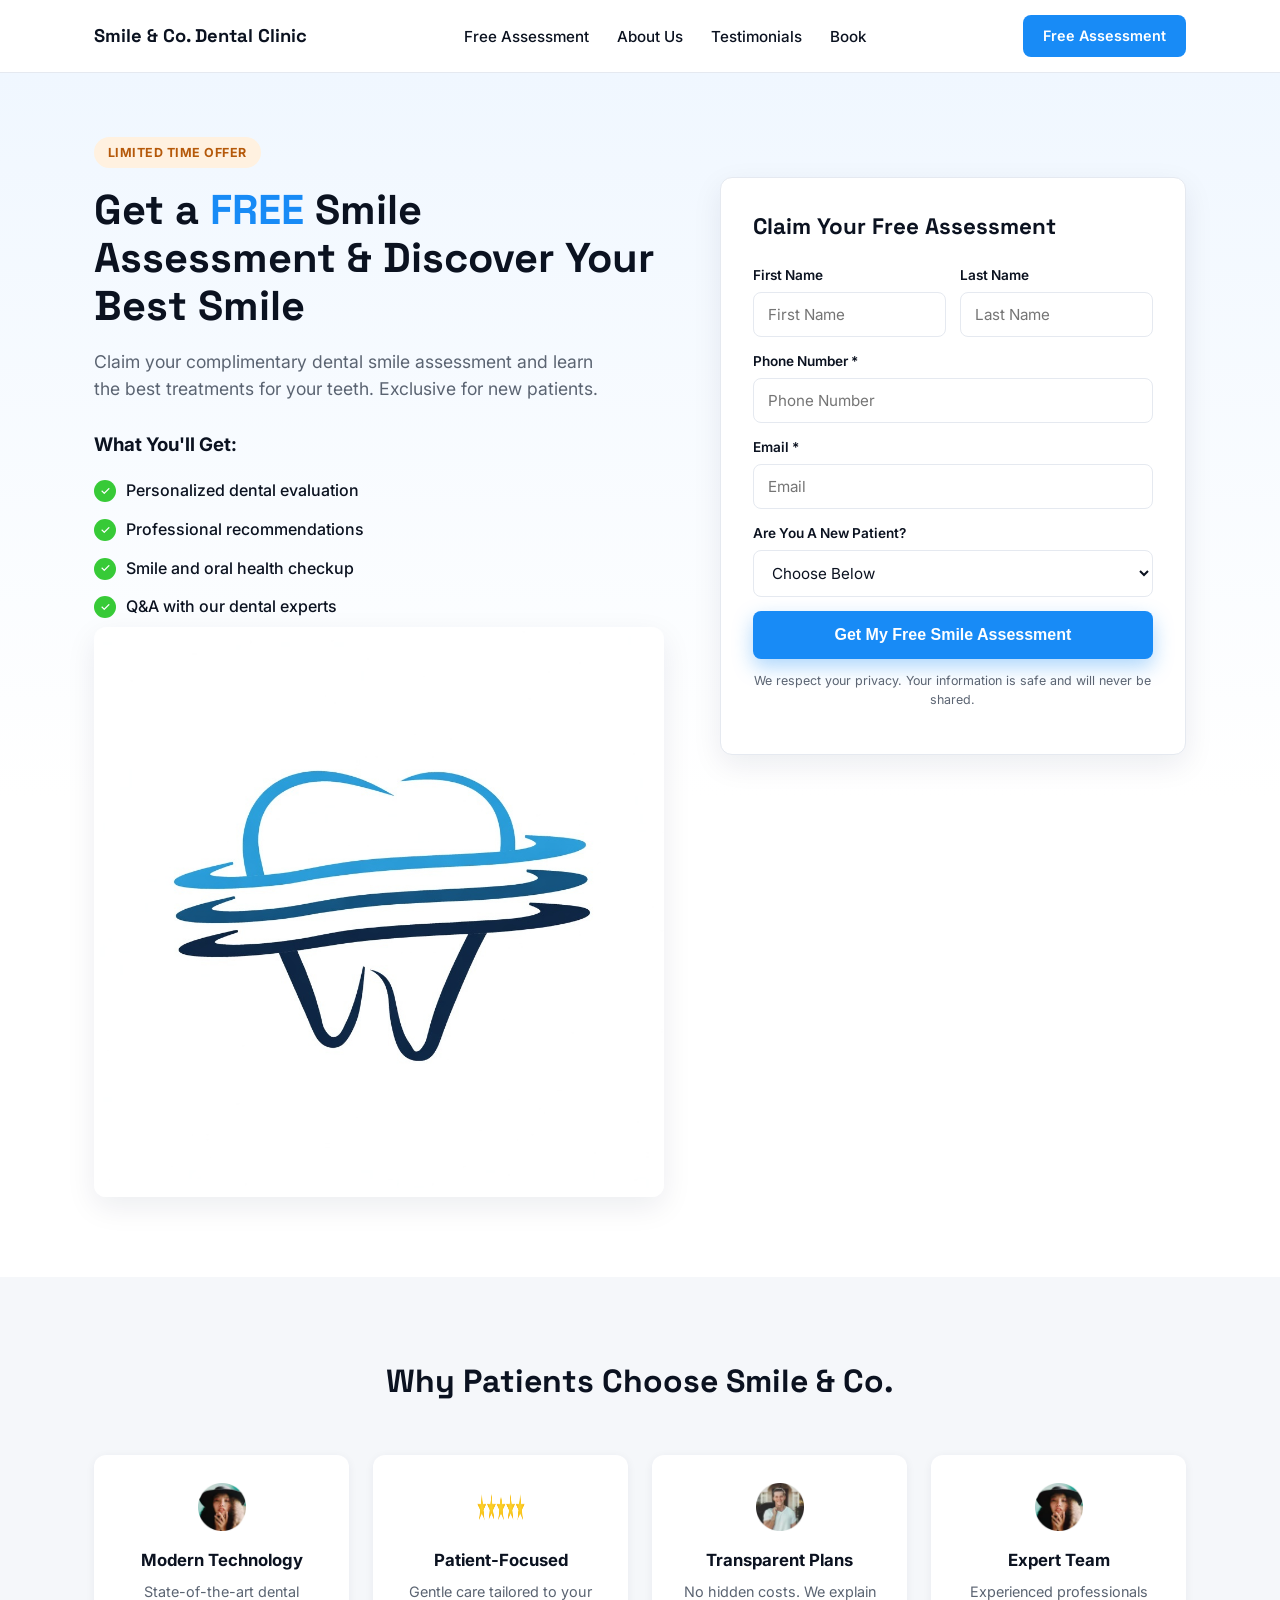
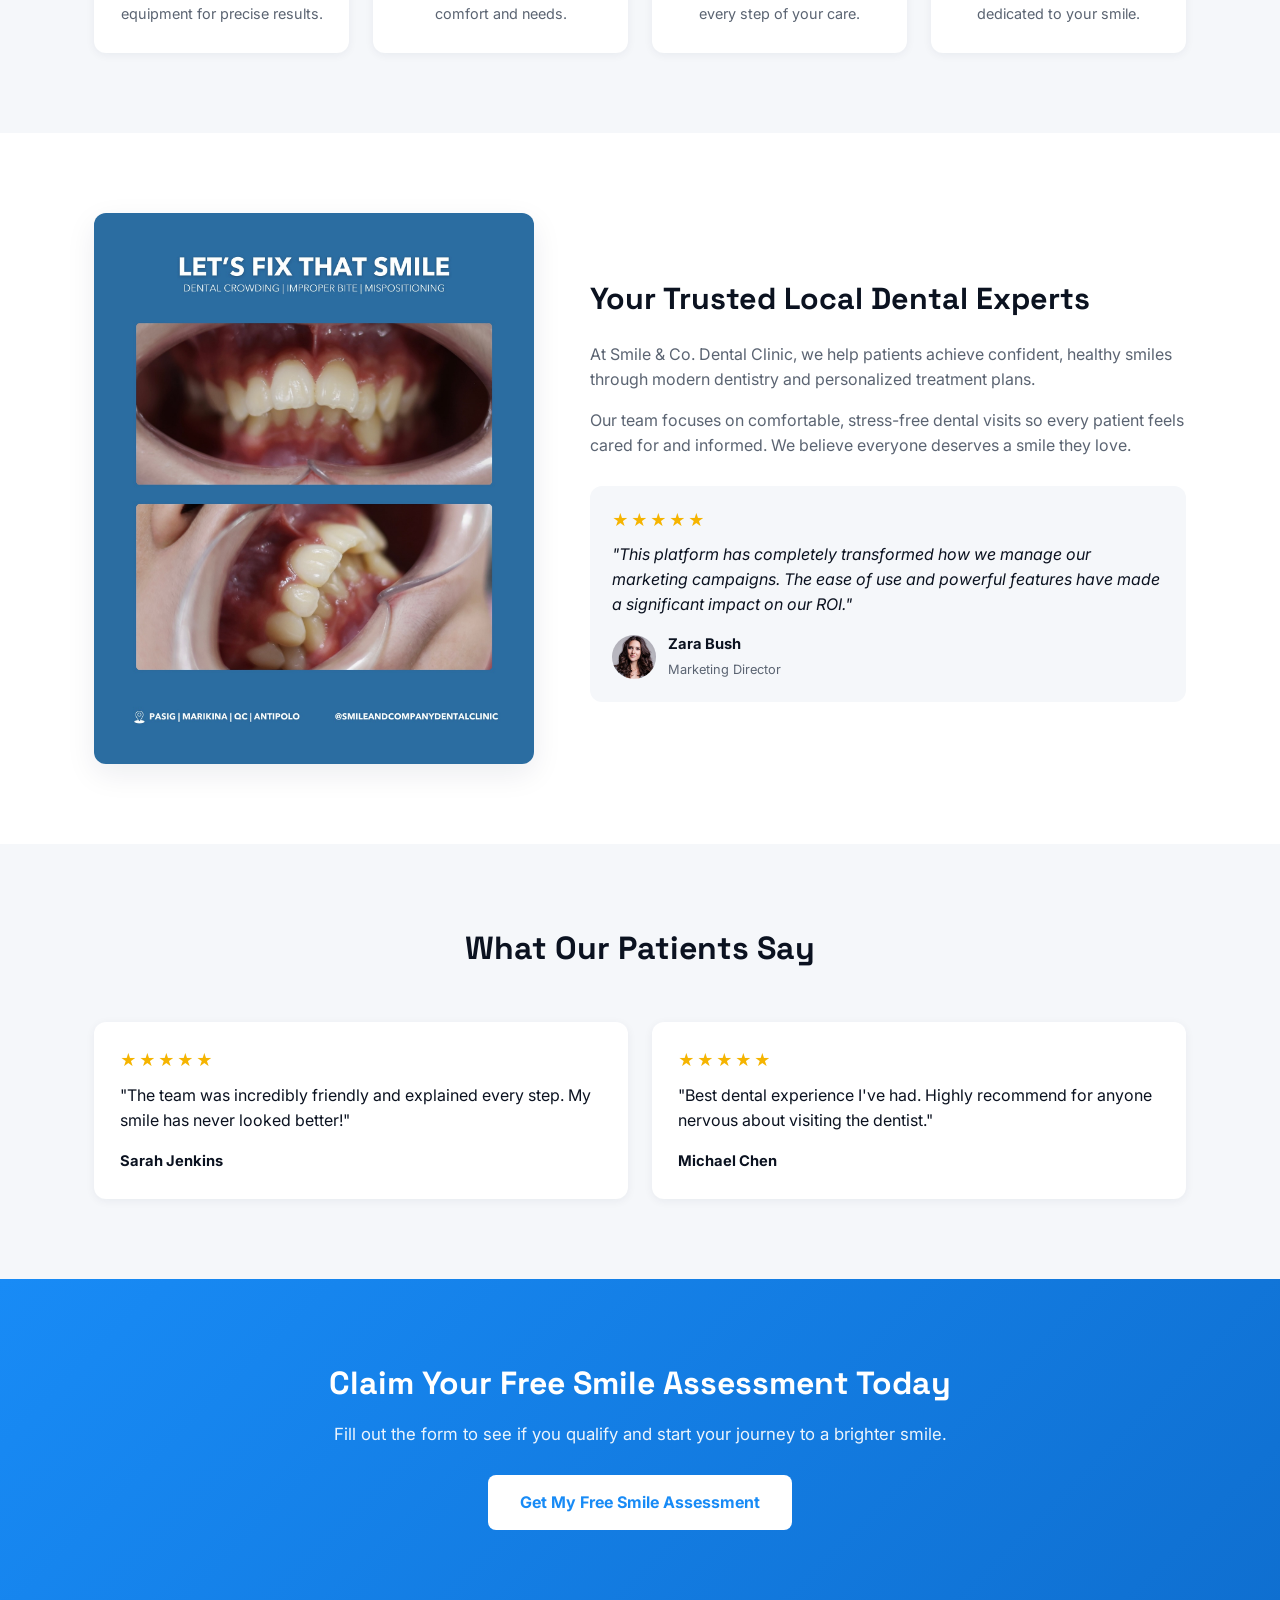
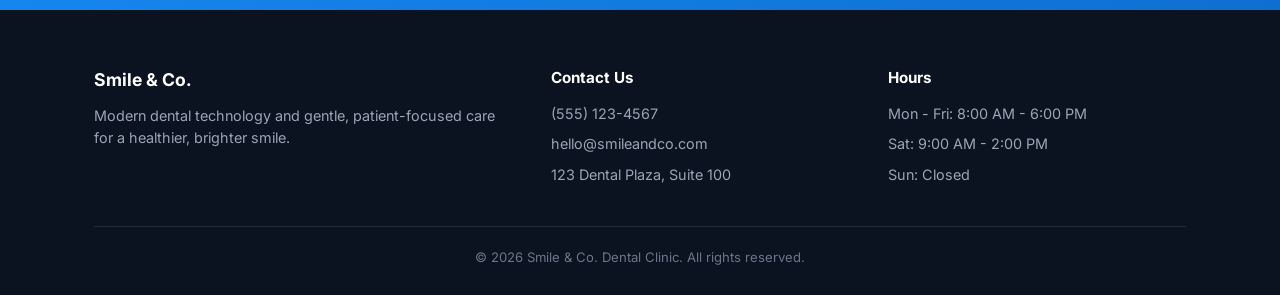
==== index.html @ 74c47532 "Initial standalone rebuild of Smile & Co. funnel (no GHL dependency)" ====
<!DOCTYPE html>
<html lang="en">
<head>
<meta charset="UTF-8" />
<meta name="viewport" content="width=device-width, initial-scale=1.0" />
<title>Smile & Co. Dental Clinic — Free Smile Assessment</title>
<meta name="description" content="Claim your complimentary dental smile assessment and learn the best treatments for your teeth. Exclusive for new patients." />
<link rel="preconnect" href="https://fonts.googleapis.com">
<link rel="preconnect" href="https://fonts.gstatic.com" crossorigin>
<link href="https://fonts.googleapis.com/css2?family=Inter:wght@400;500;600;700;800&family=Space+Grotesk:wght@600;700&display=swap" rel="stylesheet">
<link rel="stylesheet" href="styles.css" />
</head>
<body>

<header class="site-header">
  <div class="container">
    <div class="brand">Smile &amp; Co. Dental Clinic</div>
    <nav>
      <ul class="nav-links">
        <li><a href="#assessment">Free Assessment</a></li>
        <li><a href="#about">About Us</a></li>
        <li><a href="#testimonials">Testimonials</a></li>
        <li><a href="booking.html">Book</a></li>
      </ul>
    </nav>
    <a class="nav-cta" href="#assessment">Free Assessment</a>
  </div>
</header>

<section class="hero" id="assessment">
  <div class="container">
    <div class="hero-copy">
      <span class="badge">Limited Time Offer</span>
      <h1>Get a <span class="highlight">FREE</span> Smile Assessment &amp; Discover Your Best Smile</h1>
      <p class="hero-sub">Claim your complimentary dental smile assessment and learn the best treatments for your teeth. Exclusive for new patients.</p>
      <h3>What You'll Get:</h3>
      <ul class="hero-list">
        <li>Personalized dental evaluation</li>
        <li>Professional recommendations</li>
        <li>Smile and oral health checkup</li>
        <li>Q&amp;A with our dental experts</li>
      </ul>
      <div class="hero-image">
        <img src="assets/img/hero.jpg" alt="Smile & Co. Dental Clinic" />
      </div>
    </div>

    <div class="form-card">
      <h2>Claim Your Free Assessment</h2>
      <form id="lead-form" action="https://formspree.io/f/YOUR_FORM_ID" method="POST">
        <div class="form-row">
          <div class="field">
            <label for="firstName">First Name</label>
            <input type="text" id="firstName" name="firstName" placeholder="First Name" required />
          </div>
          <div class="field">
            <label for="lastName">Last Name</label>
            <input type="text" id="lastName" name="lastName" placeholder="Last Name" required />
          </div>
        </div>
        <div class="field">
          <label for="phone">Phone Number *</label>
          <input type="tel" id="phone" name="phone" placeholder="Phone Number" required />
        </div>
        <div class="field">
          <label for="email">Email *</label>
          <input type="email" id="email" name="email" placeholder="Email" required />
        </div>
        <div class="field">
          <label for="newPatient">Are You A New Patient?</label>
          <select id="newPatient" name="newPatient" required>
            <option value="" selected disabled>Choose Below</option>
            <option value="Yes">Yes, I'm a new patient</option>
            <option value="No">No, I'm an existing patient</option>
          </select>
        </div>
        <button type="submit" class="btn btn-primary btn-block">Get My Free Smile Assessment</button>
        <p class="form-status" id="form-status"></p>
        <p class="form-note">We respect your privacy. Your information is safe and will never be shared.</p>
      </form>
    </div>
  </div>
</section>

<section class="why">
  <div class="container">
    <h2 class="section-title">Why Patients Choose Smile &amp; Co.</h2>
    <div class="why-grid">
      <div class="why-card">
        <img src="assets/img/icon-1.webp" alt="" />
        <h3>Modern Technology</h3>
        <p>State-of-the-art dental equipment for precise results.</p>
      </div>
      <div class="why-card">
        <img src="assets/img/icon-2.webp" alt="" />
        <h3>Patient-Focused</h3>
        <p>Gentle care tailored to your comfort and needs.</p>
      </div>
      <div class="why-card">
        <img src="assets/img/icon-3.webp" alt="" />
        <h3>Transparent Plans</h3>
        <p>No hidden costs. We explain every step of your care.</p>
      </div>
      <div class="why-card">
        <img src="assets/img/icon-1.webp" alt="" />
        <h3>Expert Team</h3>
        <p>Experienced professionals dedicated to your smile.</p>
      </div>
    </div>
  </div>
</section>

<section class="about" id="about">
  <div class="container">
    <div class="about-image">
      <img src="assets/img/about.jpg" alt="Smile & Co. Dental Clinic team" />
    </div>
    <div class="about-copy">
      <h2>Your Trusted Local Dental Experts</h2>
      <p>At Smile &amp; Co. Dental Clinic, we help patients achieve confident, healthy smiles through modern dentistry and personalized treatment plans.</p>
      <p>Our team focuses on comfortable, stress-free dental visits so every patient feels cared for and informed. We believe everyone deserves a smile they love.</p>
      <div class="testimonial-card">
        <div class="stars">&#9733;&#9733;&#9733;&#9733;&#9733;</div>
        <p class="quote">"This platform has completely transformed how we manage our marketing campaigns. The ease of use and powerful features have made a significant impact on our ROI."</p>
        <div class="testimonial-person">
          <img src="assets/img/avatar-testimonial.jpg" alt="Zara Bush" />
          <div>
            <strong>Zara Bush</strong>
            <span>Marketing Director</span>
          </div>
        </div>
      </div>
    </div>
  </div>
</section>

<section class="reviews" id="testimonials">
  <div class="container">
    <h2 class="section-title">What Our Patients Say</h2>
    <div class="reviews-grid">
      <div class="review-card">
        <div class="stars">&#9733;&#9733;&#9733;&#9733;&#9733;</div>
        <p class="quote">"The team was incredibly friendly and explained every step. My smile has never looked better!"</p>
        <strong>Sarah Jenkins</strong>
      </div>
      <div class="review-card">
        <div class="stars">&#9733;&#9733;&#9733;&#9733;&#9733;</div>
        <p class="quote">"Best dental experience I've had. Highly recommend for anyone nervous about visiting the dentist."</p>
        <strong>Michael Chen</strong>
      </div>
    </div>
  </div>
</section>

<section class="final-cta">
  <div class="container">
    <h2>Claim Your Free Smile Assessment Today</h2>
    <p>Fill out the form to see if you qualify and start your journey to a brighter smile.</p>
    <a href="#assessment" class="btn btn-primary">Get My Free Smile Assessment</a>
  </div>
</section>

<footer class="site-footer">
  <div class="container">
    <div class="footer-grid">
      <div>
        <h3>Smile &amp; Co.</h3>
        <p>Modern dental technology and gentle, patient-focused care for a healthier, brighter smile.</p>
      </div>
      <div>
        <h4>Contact Us</h4>
        <p>(555) 123-4567</p>
        <p>hello@smileandco.com</p>
        <p>123 Dental Plaza, Suite 100</p>
      </div>
      <div>
        <h4>Hours</h4>
        <p>Mon - Fri: 8:00 AM - 6:00 PM</p>
        <p>Sat: 9:00 AM - 2:00 PM</p>
        <p>Sun: Closed</p>
      </div>
    </div>
    <div class="footer-bottom">&copy; 2026 Smile &amp; Co. Dental Clinic. All rights reserved.</div>
  </div>
</footer>

<script src="script.js"></script>
</body>
</html>
---- styles.css ----
:root {
  --primary: #188bf6;
  --primary-dark: #0f6fd0;
  --accent-blue: #63b3ed;
  --ink: #0b1220;
  --muted: #5b6472;
  --bg: #ffffff;
  --smoke: #f5f7fa;
  --border: #e5e9f0;
  --success: #37ca37;
  --radius: 12px;
  --shadow: 0 10px 30px rgba(15, 30, 60, 0.08);
  --shadow-sm: 0 2px 10px rgba(15, 30, 60, 0.06);
  font-family: 'Inter', -apple-system, BlinkMacSystemFont, sans-serif;
}

* { box-sizing: border-box; }

html { scroll-behavior: smooth; }

body {
  margin: 0;
  color: var(--ink);
  background: var(--bg);
  line-height: 1.55;
  -webkit-font-smoothing: antialiased;
}

img { max-width: 100%; display: block; }

a { color: inherit; text-decoration: none; }

.container {
  max-width: 1140px;
  margin: 0 auto;
  padding: 0 24px;
}

/* Header */
.site-header {
  position: sticky;
  top: 0;
  z-index: 50;
  background: rgba(255, 255, 255, 0.92);
  backdrop-filter: blur(8px);
  border-bottom: 1px solid var(--border);
}

.site-header .container {
  display: flex;
  align-items: center;
  justify-content: space-between;
  height: 72px;
}

.brand {
  font-family: 'Space Grotesk', 'Inter', sans-serif;
  font-weight: 700;
  font-size: 1.15rem;
}

.nav-links {
  display: flex;
  gap: 28px;
  list-style: none;
  margin: 0;
  padding: 0;
}

.nav-links a {
  font-size: 0.95rem;
  font-weight: 500;
  color: var(--ink);
}

.nav-links a:hover { color: var(--primary); }

.nav-cta {
  background: var(--primary);
  color: #fff;
  padding: 10px 20px;
  border-radius: 8px;
  font-weight: 600;
  font-size: 0.9rem;
}

/* Buttons */
.btn {
  display: inline-block;
  border: none;
  cursor: pointer;
  font-weight: 700;
  font-size: 1rem;
  padding: 15px 32px;
  border-radius: 8px;
  transition: transform 0.15s ease, box-shadow 0.15s ease;
}

.btn-primary {
  background: var(--primary);
  color: #fff;
  box-shadow: 0 8px 20px rgba(24, 139, 246, 0.35);
}

.btn-primary:hover {
  transform: translateY(-2px);
  box-shadow: 0 12px 26px rgba(24, 139, 246, 0.42);
}

.btn-block { width: 100%; text-align: center; }

/* Badge */
.badge {
  display: inline-flex;
  align-items: center;
  gap: 6px;
  background: #fff1e0;
  color: #b5590a;
  font-weight: 700;
  font-size: 0.78rem;
  letter-spacing: 0.04em;
  text-transform: uppercase;
  padding: 6px 14px;
  border-radius: 999px;
  margin-bottom: 18px;
}

/* Hero */
.hero {
  padding: 64px 0 80px;
  background: linear-gradient(180deg, #f0f7ff 0%, #ffffff 60%);
}

.hero .container {
  display: grid;
  grid-template-columns: 1.1fr 0.9fr;
  gap: 56px;
  align-items: start;
}

.hero h1 {
  font-family: 'Space Grotesk', 'Inter', sans-serif;
  font-size: 2.6rem;
  line-height: 1.15;
  margin: 0 0 18px;
}

.hero h1 .highlight { color: var(--primary); }

.hero-sub {
  font-size: 1.1rem;
  color: var(--muted);
  margin-bottom: 28px;
  max-width: 46ch;
}

.hero-list {
  list-style: none;
  padding: 0;
  margin: 0 0 8px;
  display: grid;
  gap: 14px;
}

.hero-list li {
  display: flex;
  align-items: flex-start;
  gap: 10px;
  font-weight: 500;
}

.hero-list li::before {
  content: "\2713";
  flex-shrink: 0;
  width: 22px;
  height: 22px;
  border-radius: 50%;
  background: var(--success);
  color: #fff;
  font-size: 0.75rem;
  display: flex;
  align-items: center;
  justify-content: center;
  margin-top: 2px;
}

.hero-image {
  border-radius: var(--radius);
  overflow: hidden;
  box-shadow: var(--shadow);
}

/* Form card */
.form-card {
  background: #fff;
  border: 1px solid var(--border);
  border-radius: var(--radius);
  box-shadow: var(--shadow);
  padding: 32px;
  margin-top: 40px;
}

.form-card h2 {
  font-family: 'Space Grotesk', 'Inter', sans-serif;
  font-size: 1.4rem;
  margin: 0 0 20px;
}

.form-row {
  display: grid;
  grid-template-columns: 1fr 1fr;
  gap: 14px;
}

.field { margin-bottom: 14px; }

.field label {
  display: block;
  font-size: 0.85rem;
  font-weight: 600;
  margin-bottom: 6px;
  color: var(--ink);
}

.field input,
.field select {
  width: 100%;
  padding: 12px 14px;
  border: 1px solid var(--border);
  border-radius: 8px;
  font-size: 0.95rem;
  font-family: inherit;
  background: #fff;
  color: var(--ink);
}

.field input:focus,
.field select:focus {
  outline: none;
  border-color: var(--primary);
  box-shadow: 0 0 0 3px rgba(24, 139, 246, 0.15);
}

.form-note {
  font-size: 0.78rem;
  color: var(--muted);
  text-align: center;
  margin-top: 12px;
}

.form-status {
  margin-top: 14px;
  font-size: 0.9rem;
  font-weight: 600;
  text-align: center;
  display: none;
}

.form-status.success { display: block; color: var(--success); }
.form-status.error { display: block; color: #d64545; }

/* Section titles */
.section-title {
  font-family: 'Space Grotesk', 'Inter', sans-serif;
  font-size: 2rem;
  text-align: center;
  margin: 0 0 48px;
}

/* Why choose us */
.why { padding: 80px 0; background: var(--smoke); }

.why-grid {
  display: grid;
  grid-template-columns: repeat(4, 1fr);
  gap: 24px;
}

.why-card {
  background: #fff;
  border-radius: var(--radius);
  padding: 28px 22px;
  text-align: center;
  box-shadow: var(--shadow-sm);
}

.why-card img { width: 48px; height: 48px; margin: 0 auto 16px; }

.why-card h3 { font-size: 1.05rem; margin: 0 0 8px; }
.why-card p { font-size: 0.9rem; color: var(--muted); margin: 0; }

/* About */
.about { padding: 80px 0; }

.about .container {
  display: grid;
  grid-template-columns: 0.85fr 1.15fr;
  gap: 56px;
  align-items: center;
}

.about-image {
  border-radius: var(--radius);
  overflow: hidden;
  box-shadow: var(--shadow);
}

.about h2 {
  font-family: 'Space Grotesk', 'Inter', sans-serif;
  font-size: 1.9rem;
  margin: 0 0 20px;
}

.about p { color: var(--muted); margin: 0 0 16px; }

.testimonial-card {
  margin-top: 28px;
  background: var(--smoke);
  border-radius: var(--radius);
  padding: 22px;
}

.stars { color: #f5b400; letter-spacing: 2px; margin-bottom: 10px; }

.testimonial-card p.quote {
  font-style: italic;
  color: var(--ink);
  margin: 0 0 16px;
}

.testimonial-person {
  display: flex;
  align-items: center;
  gap: 12px;
}

.testimonial-person img {
  width: 44px;
  height: 44px;
  border-radius: 50%;
  object-fit: cover;
}

.testimonial-person strong { display: block; font-size: 0.92rem; }
.testimonial-person span { font-size: 0.8rem; color: var(--muted); }

/* Patient reviews */
.reviews { padding: 80px 0; background: var(--smoke); }

.reviews-grid {
  display: grid;
  grid-template-columns: repeat(2, 1fr);
  gap: 24px;
}

.review-card {
  background: #fff;
  border-radius: var(--radius);
  padding: 26px;
  box-shadow: var(--shadow-sm);
}

.review-card p.quote { margin: 10px 0 16px; }
.review-card strong { font-size: 0.92rem; }

/* Final CTA */
.final-cta {
  padding: 80px 0;
  text-align: center;
  background: linear-gradient(135deg, #188bf6 0%, #0f6fd0 100%);
  color: #fff;
}

.final-cta h2 {
  font-family: 'Space Grotesk', 'Inter', sans-serif;
  font-size: 2rem;
  margin: 0 0 12px;
}

.final-cta p { font-size: 1.05rem; opacity: 0.92; margin: 0 0 28px; }
.final-cta .btn-primary { background: #fff; color: var(--primary); box-shadow: none; }
.final-cta .btn-primary:hover { box-shadow: 0 10px 24px rgba(0,0,0,0.15); }

/* Footer */
.site-footer {
  background: #0b1220;
  color: #cbd5e0;
  padding: 56px 0 28px;
}

.footer-grid {
  display: grid;
  grid-template-columns: 1.4fr 1fr 1fr;
  gap: 40px;
  margin-bottom: 32px;
}

.footer-grid h3 { color: #fff; font-size: 1.1rem; margin: 0 0 12px; }
.footer-grid h4 { color: #fff; font-size: 0.95rem; margin: 0 0 14px; }
.footer-grid p { font-size: 0.9rem; margin: 0 0 8px; color: #9aa5b5; }

.footer-bottom {
  border-top: 1px solid rgba(255,255,255,0.1);
  padding-top: 20px;
  text-align: center;
  font-size: 0.82rem;
  color: #6b7688;
}

/* Booking page */
.booking-hero {
  padding: 56px 0 24px;
  text-align: center;
}

.booking-hero h1 {
  font-family: 'Space Grotesk', 'Inter', sans-serif;
  font-size: 2.1rem;
  margin: 0 0 10px;
}

.booking-hero p { color: var(--muted); }

.booking-info {
  max-width: 640px;
  margin: 0 auto 32px;
  background: var(--smoke);
  border-radius: var(--radius);
  padding: 22px 26px;
  font-size: 0.92rem;
}

.booking-info ul { margin: 8px 0 0; padding-left: 20px; }
.booking-info li { margin-bottom: 6px; }

.calendly-embed {
  max-width: 900px;
  margin: 0 auto 80px;
  min-height: 700px;
  border-radius: var(--radius);
  overflow: hidden;
  box-shadow: var(--shadow);
}

/* Thank you page */
.thankyou {
  padding: 90px 0;
  text-align: center;
}

.thankyou .checkmark {
  width: 76px;
  height: 76px;
  border-radius: 50%;
  background: var(--success);
  color: #fff;
  font-size: 2.2rem;
  display: flex;
  align-items: center;
  justify-content: center;
  margin: 0 auto 24px;
}

.thankyou h1 {
  font-family: 'Space Grotesk', 'Inter', sans-serif;
  font-size: 2.2rem;
  margin: 0 0 14px;
}

.thankyou p.lead {
  color: var(--muted);
  max-width: 52ch;
  margin: 0 auto 48px;
  font-size: 1.05rem;
}

.thankyou-grid {
  display: grid;
  grid-template-columns: repeat(3, 1fr);
  gap: 24px;
  max-width: 900px;
  margin: 0 auto;
}

.thankyou-card {
  background: var(--smoke);
  border-radius: var(--radius);
  padding: 26px 20px;
}

.thankyou-card h3 { font-size: 1rem; margin: 0 0 8px; }
.thankyou-card p { font-size: 0.88rem; color: var(--muted); margin: 0; }

/* Responsive */
@media (max-width: 860px) {
  .nav-links { display: none; }
  .hero .container { grid-template-columns: 1fr; }
  .hero h1 { font-size: 2.1rem; }
  .why-grid { grid-template-columns: repeat(2, 1fr); }
  .about .container { grid-template-columns: 1fr; }
  .about-image { order: -1; }
  .reviews-grid { grid-template-columns: 1fr; }
  .footer-grid { grid-template-columns: 1fr; gap: 28px; }
  .thankyou-grid { grid-template-columns: 1fr; }
  .form-row { grid-template-columns: 1fr; }
}
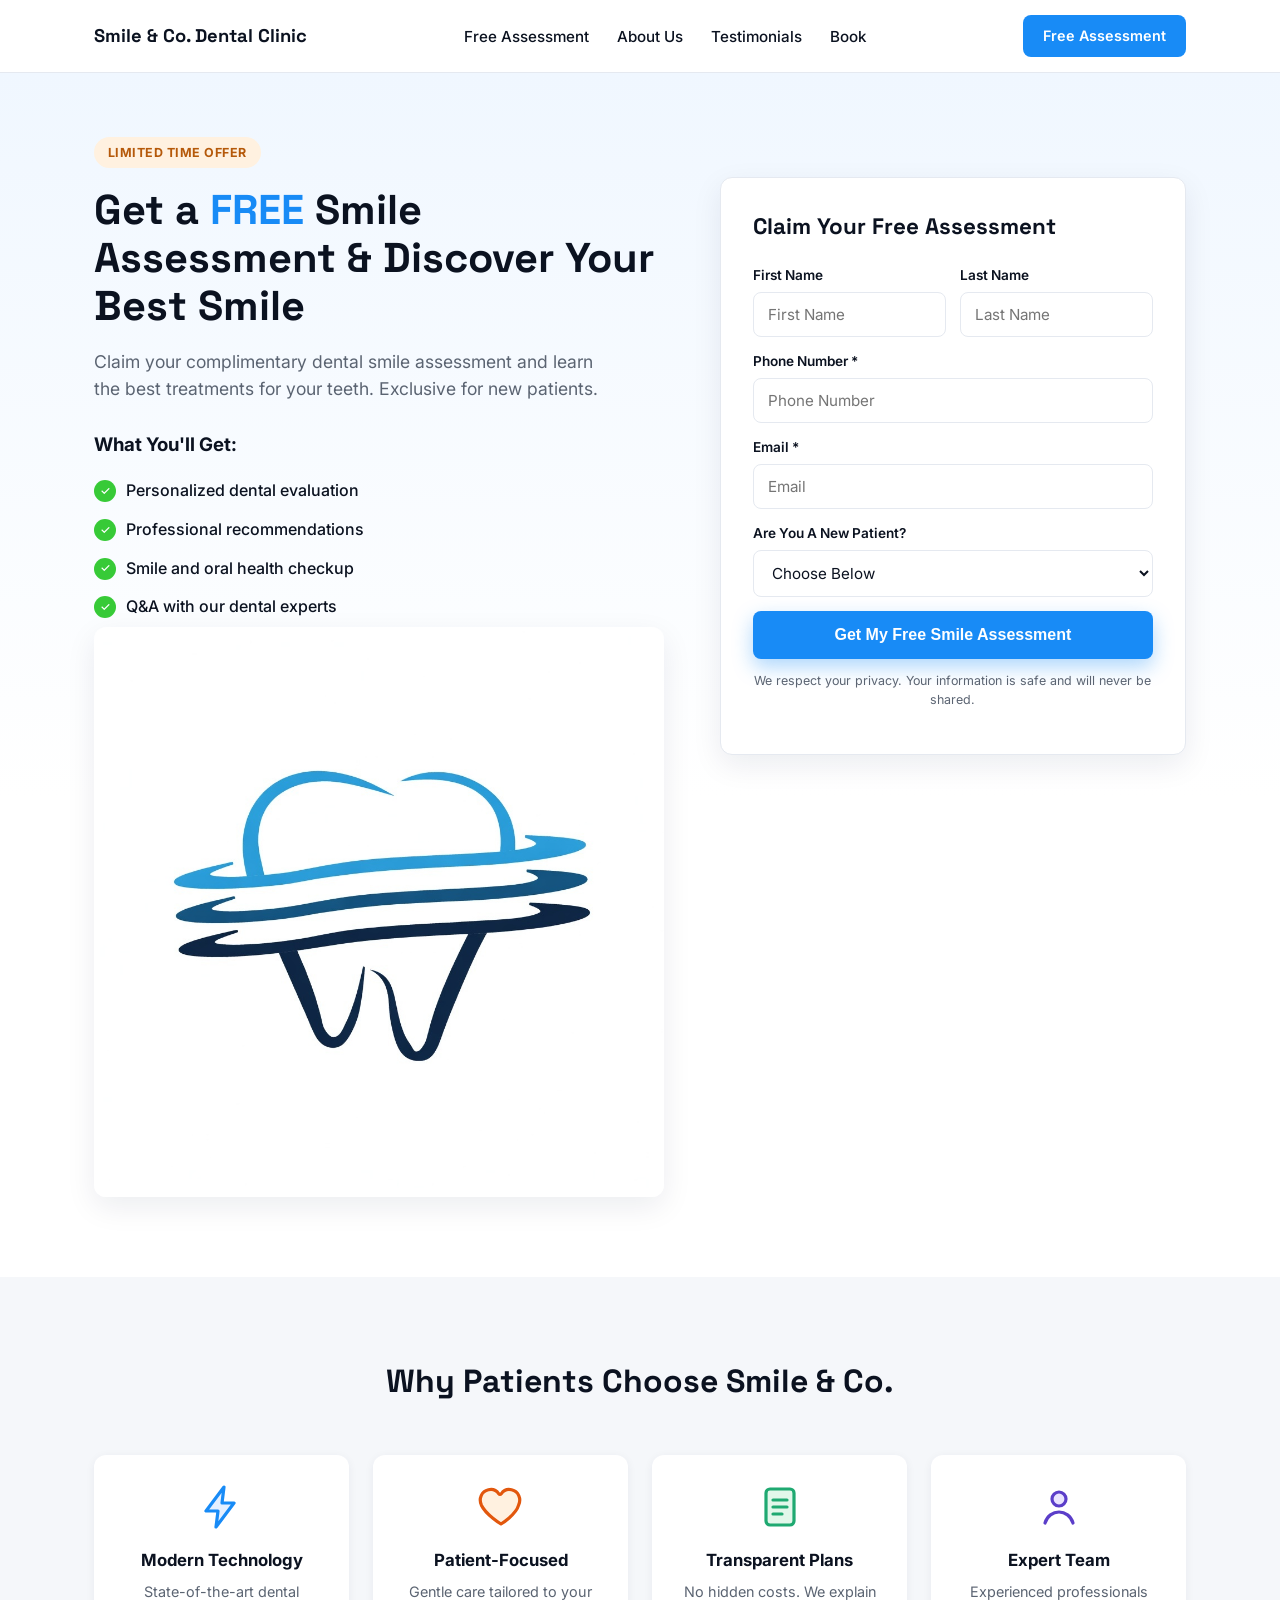
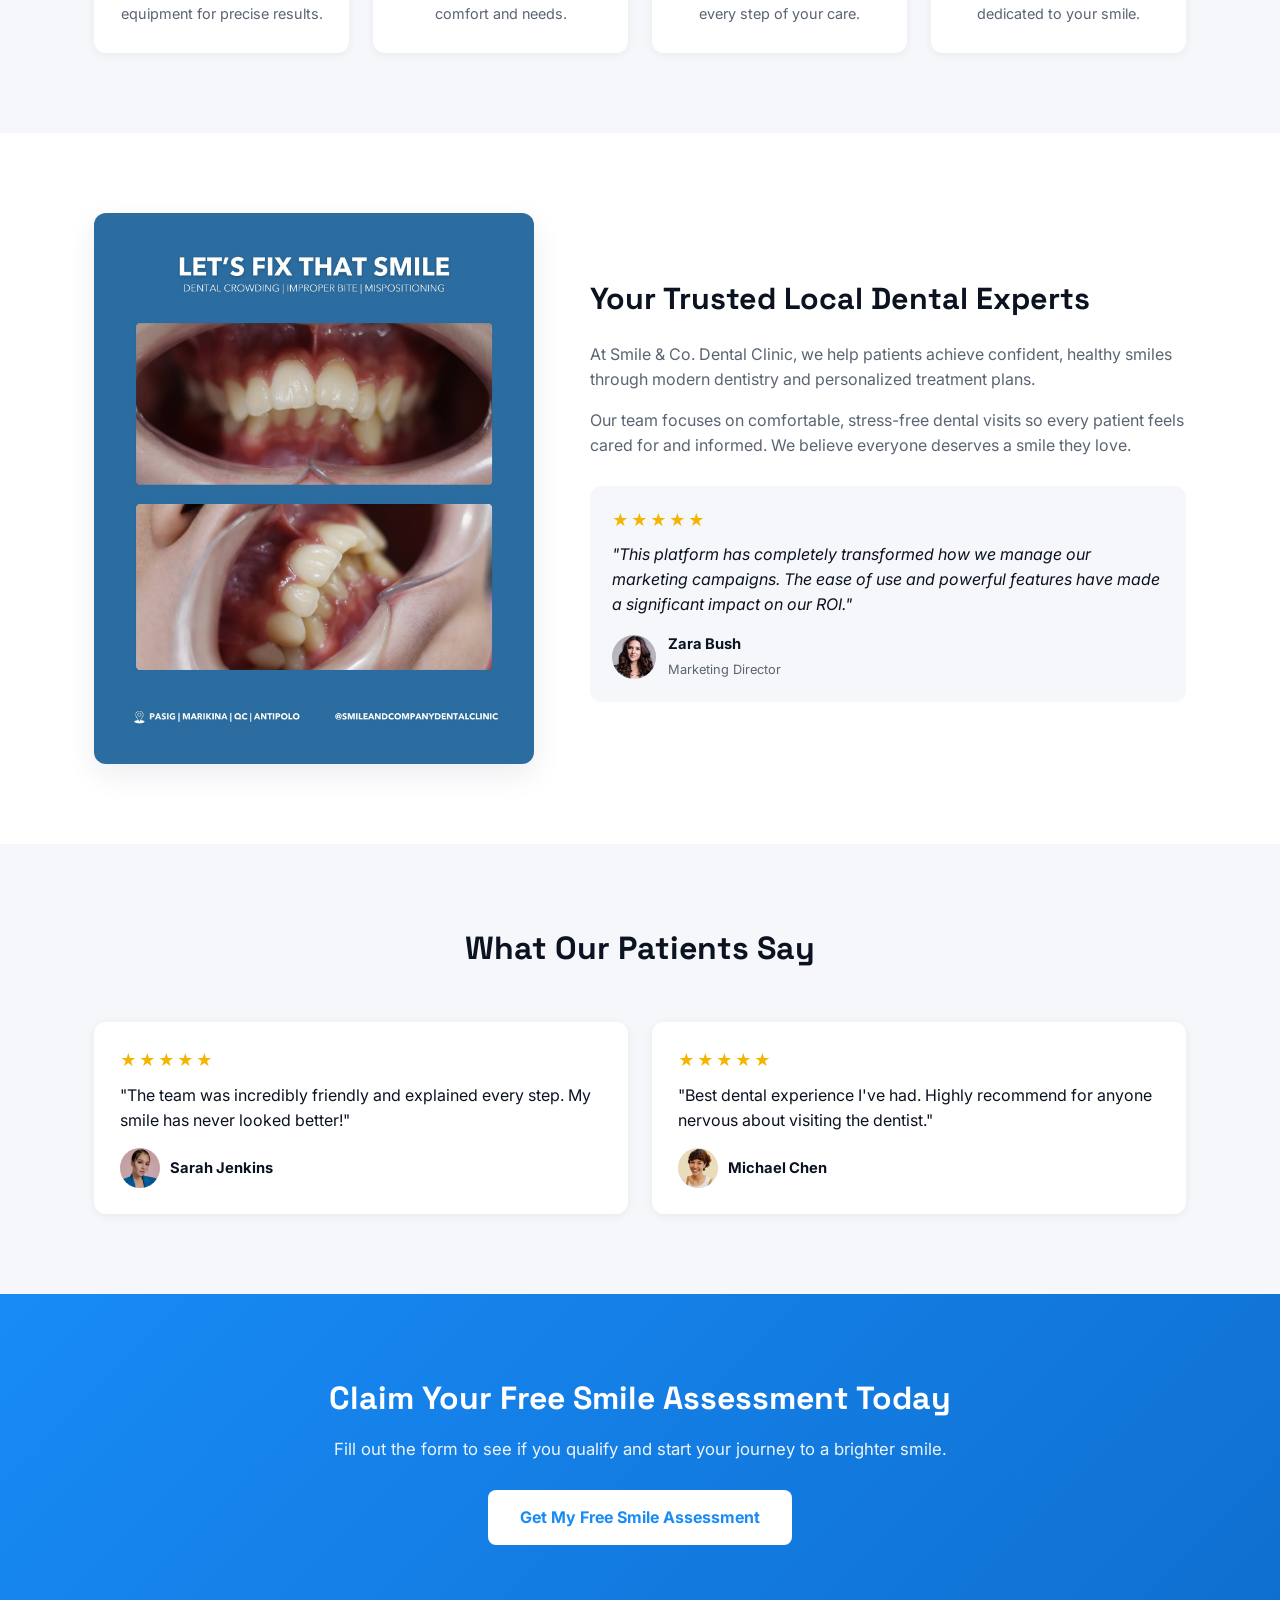
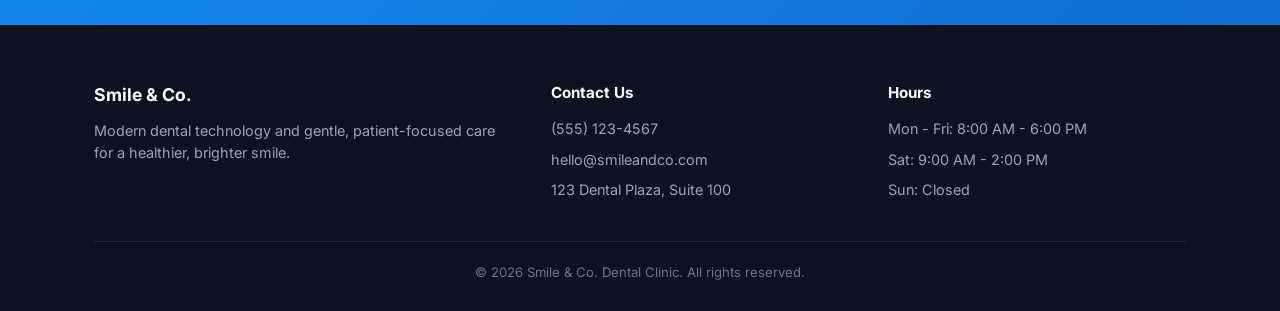
==== commit efa48eae: "Fix distorted/duplicate icons in Why Patients Choose section, add avatars to patient reviews" ====
--- a/index.html
+++ b/index.html
@@ -9,6 +9,32 @@
 <link rel="preconnect" href="https://fonts.gstatic.com" crossorigin>
 <link href="https://fonts.googleapis.com/css2?family=Inter:wght@400;500;600;700;800&family=Space+Grotesk:wght@600;700&display=swap" rel="stylesheet">
 <link rel="stylesheet" href="styles.css" />
+
+<!--
+  Meta Pixel — replace YOUR_PIXEL_ID once you have a Meta Business/Ads account.
+  Fires PageView here; script.js fires a "Lead" event on successful form submit.
+-->
+<script>
+!function(f,b,e,v,n,t,s)
+{if(f.fbq)return;n=f.fbq=function(){n.callMethod?
+n.callMethod.apply(n,arguments):n.queue.push(arguments)};
+if(!f._fbq)f._fbq=n;n.push=n;n.loaded=!0;n.version='2.0';
+n.queue=[];t=b.createElement(e);t.async=!0;
+t.src=v;s=b.getElementsByTagName(e)[0];
+s.parentNode.insertBefore(t,s)}(window, document,'script',
+'https://connect.facebook.net/en_US/fbevents.js');
+fbq('init', 'YOUR_PIXEL_ID');
+fbq('track', 'PageView');
+</script>
+
+<!-- Google Analytics (GA4) — replace G-XXXXXXXXXX once you have a GA4 property. -->
+<script async src="https://www.googletagmanager.com/gtag/js?id=G-XXXXXXXXXX"></script>
+<script>
+window.dataLayer = window.dataLayer || [];
+function gtag(){dataLayer.push(arguments);}
+gtag('js', new Date());
+gtag('config', 'G-XXXXXXXXXX');
+</script>
 </head>
 <body>
 
@@ -48,6 +74,8 @@
     <div class="form-card">
       <h2>Claim Your Free Assessment</h2>
       <form id="lead-form" action="https://formspree.io/f/YOUR_FORM_ID" method="POST">
+        <!-- Honeypot spam trap: hidden from real visitors, bots tend to fill every field. Formspree drops submissions where this is non-empty. -->
+        <input type="text" name="_gotcha" style="display:none" tabindex="-1" autocomplete="off" />
         <div class="form-row">
           <div class="field">
             <label for="firstName">First Name</label>
@@ -87,22 +115,30 @@
     <h2 class="section-title">Why Patients Choose Smile &amp; Co.</h2>
     <div class="why-grid">
       <div class="why-card">
-        <img src="assets/img/icon-1.webp" alt="" />
+        <span class="why-icon" aria-hidden="true">
+          <svg viewBox="0 0 24 24" fill="none" xmlns="http://www.w3.org/2000/svg"><path d="M13 2 4 14h6l-1 8 9-12h-6l1-8Z" stroke="#188bf6" stroke-width="1.6" stroke-linejoin="round" fill="#e6f0ff"/></svg>
+        </span>
         <h3>Modern Technology</h3>
         <p>State-of-the-art dental equipment for precise results.</p>
       </div>
       <div class="why-card">
-        <img src="assets/img/icon-2.webp" alt="" />
+        <span class="why-icon" aria-hidden="true">
+          <svg viewBox="0 0 24 24" fill="none" xmlns="http://www.w3.org/2000/svg"><path d="M12 20.5s-7.5-4.6-9.8-9.4C.7 7.7 2.3 4.2 5.7 3.4c2-.5 4 .3 5.2 2 .3.4.9.4 1.2 0 1.2-1.7 3.2-2.5 5.2-2 3.4.8 5 4.3 3.5 7.7C19.5 15.9 12 20.5 12 20.5Z" stroke="#e2570d" stroke-width="1.6" stroke-linejoin="round" fill="#fff1e0"/></svg>
+        </span>
         <h3>Patient-Focused</h3>
         <p>Gentle care tailored to your comfort and needs.</p>
       </div>
       <div class="why-card">
-        <img src="assets/img/icon-3.webp" alt="" />
+        <span class="why-icon" aria-hidden="true">
+          <svg viewBox="0 0 24 24" fill="none" xmlns="http://www.w3.org/2000/svg"><rect x="5" y="3" width="14" height="18" rx="2" stroke="#1fa971" stroke-width="1.6" fill="#e2f7ea"/><path d="M8.5 8.5h7M8.5 12h7M8.5 15.5h4.5" stroke="#1fa971" stroke-width="1.6" stroke-linecap="round"/></svg>
+        </span>
         <h3>Transparent Plans</h3>
         <p>No hidden costs. We explain every step of your care.</p>
       </div>
       <div class="why-card">
-        <img src="assets/img/icon-1.webp" alt="" />
+        <span class="why-icon" aria-hidden="true">
+          <svg viewBox="0 0 24 24" fill="none" xmlns="http://www.w3.org/2000/svg"><circle cx="12" cy="8" r="3.5" stroke="#5b3ec9" stroke-width="1.6" fill="#e9e3ff"/><path d="M5 20c1-3.5 4-5.5 7-5.5s6 2 7 5.5" stroke="#5b3ec9" stroke-width="1.6" stroke-linecap="round" fill="none"/></svg>
+        </span>
         <h3>Expert Team</h3>
         <p>Experienced professionals dedicated to your smile.</p>
       </div>
@@ -141,12 +177,18 @@
       <div class="review-card">
         <div class="stars">&#9733;&#9733;&#9733;&#9733;&#9733;</div>
         <p class="quote">"The team was incredibly friendly and explained every step. My smile has never looked better!"</p>
-        <strong>Sarah Jenkins</strong>
+        <div class="review-person">
+          <img src="assets/img/avatar-sarah.jpg" alt="Sarah Jenkins" />
+          <strong>Sarah Jenkins</strong>
+        </div>
       </div>
       <div class="review-card">
         <div class="stars">&#9733;&#9733;&#9733;&#9733;&#9733;</div>
         <p class="quote">"Best dental experience I've had. Highly recommend for anyone nervous about visiting the dentist."</p>
-        <strong>Michael Chen</strong>
+        <div class="review-person">
+          <img src="assets/img/avatar-michael.jpg" alt="Michael Chen" />
+          <strong>Michael Chen</strong>
+        </div>
       </div>
     </div>
   </div>
--- a/styles.css
+++ b/styles.css
@@ -284,7 +284,16 @@
   box-shadow: var(--shadow-sm);
 }
 
-.why-card img { width: 48px; height: 48px; margin: 0 auto 16px; }
+.why-icon {
+  display: flex;
+  align-items: center;
+  justify-content: center;
+  width: 48px;
+  height: 48px;
+  margin: 0 auto 16px;
+}
+
+.why-icon svg { width: 100%; height: 100%; }
 
 .why-card h3 { font-size: 1.05rem; margin: 0 0 8px; }
 .why-card p { font-size: 0.9rem; color: var(--muted); margin: 0; }
@@ -362,6 +371,20 @@
 
 .review-card p.quote { margin: 10px 0 16px; }
 .review-card strong { font-size: 0.92rem; }
+
+.review-person {
+  display: flex;
+  align-items: center;
+  gap: 10px;
+}
+
+.review-person img {
+  width: 40px;
+  height: 40px;
+  border-radius: 50%;
+  object-fit: cover;
+  flex-shrink: 0;
+}
 
 /* Final CTA */
 .final-cta {
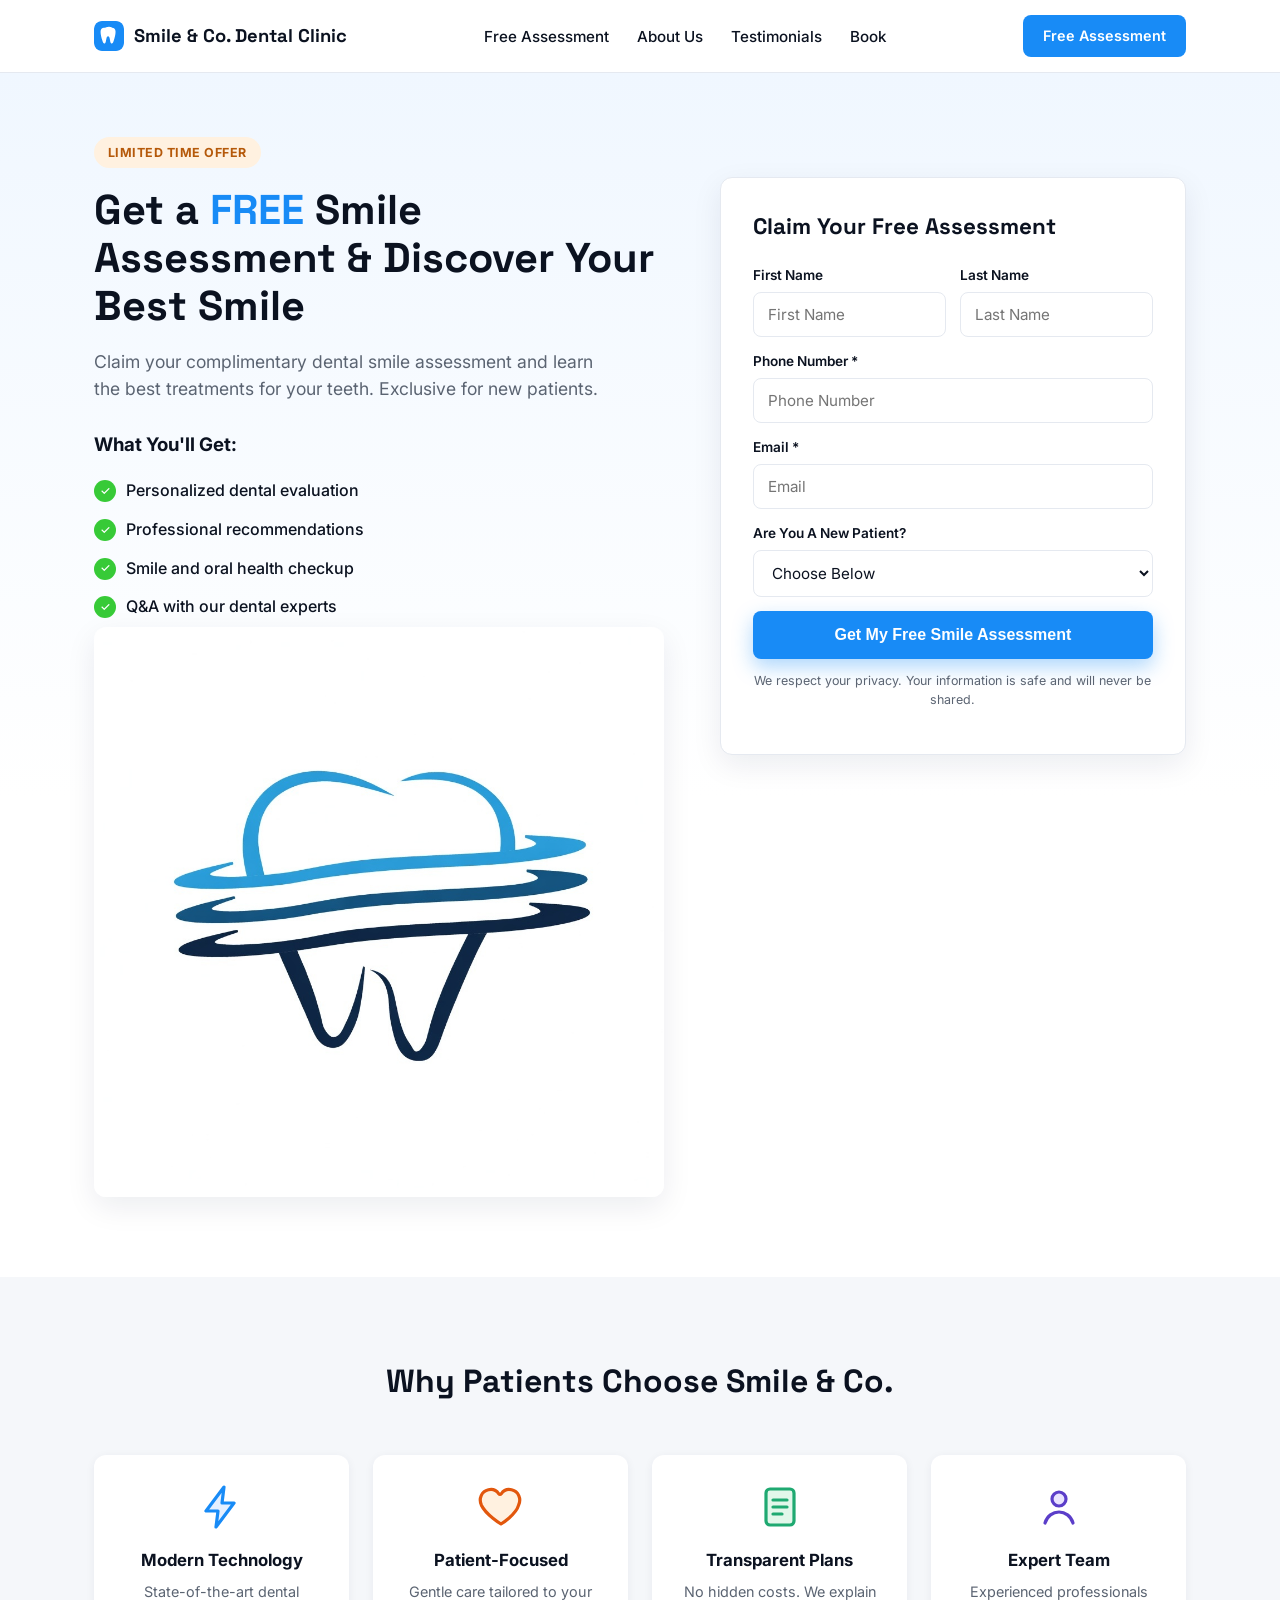
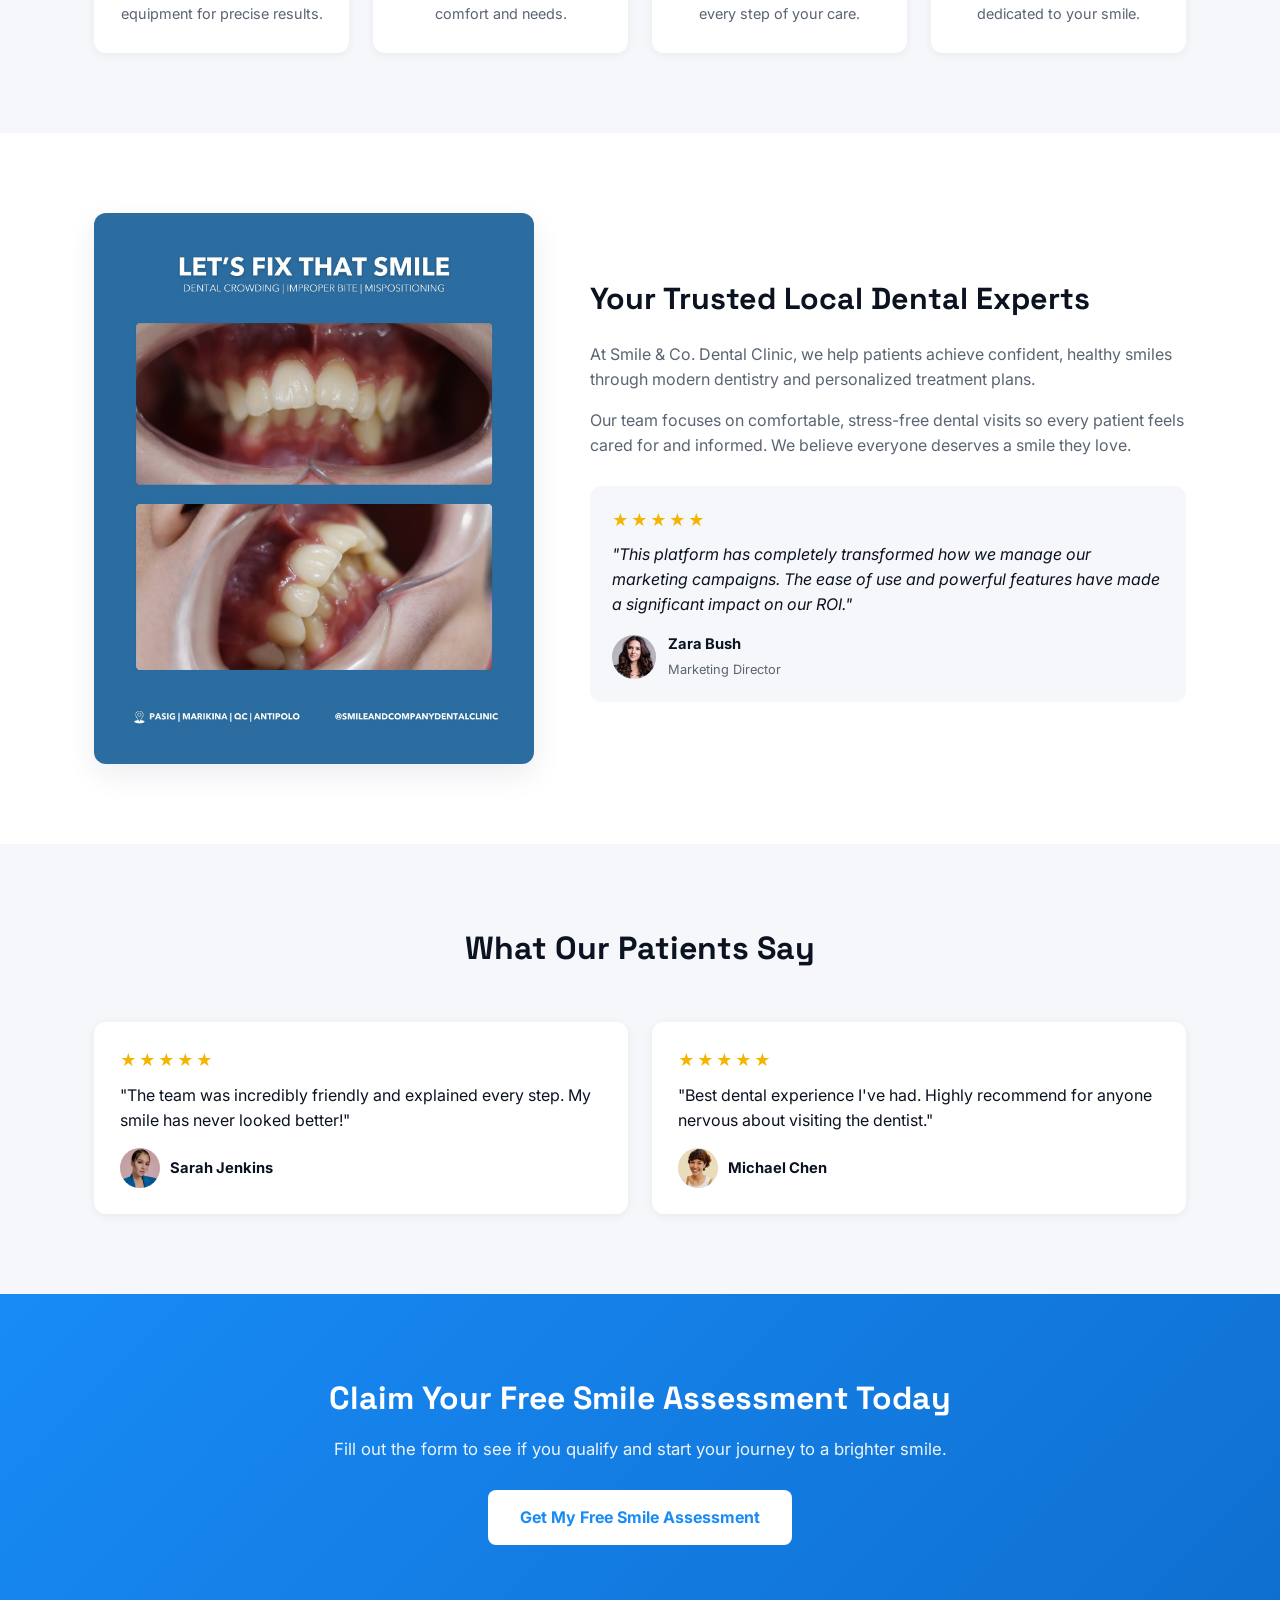
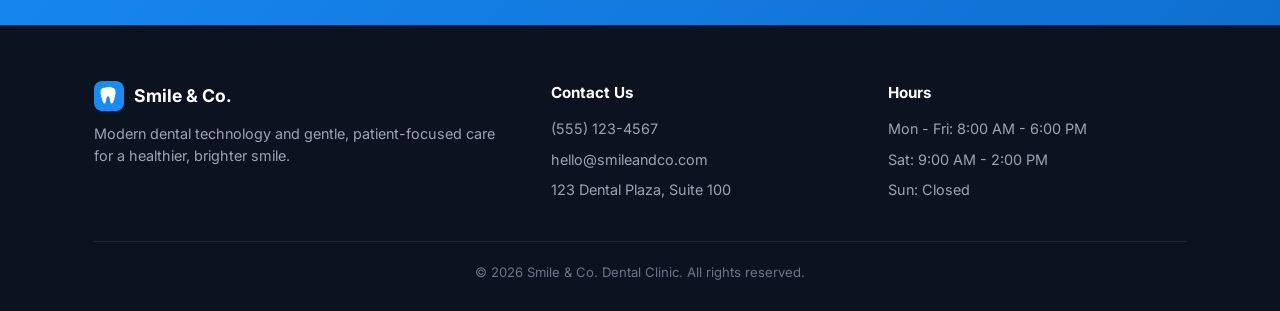
==== commit 368fbdf9: "Show tooth logo mark in header and footer, not just as favicon" ====
--- a/index.html
+++ b/index.html
@@ -3,8 +3,27 @@
 <head>
 <meta charset="UTF-8" />
 <meta name="viewport" content="width=device-width, initial-scale=1.0" />
-<title>Smile & Co. Dental Clinic — Free Smile Assessment</title>
+<title>Free Smile Assessment | Smile & Co. Dental Clinic</title>
 <meta name="description" content="Claim your complimentary dental smile assessment and learn the best treatments for your teeth. Exclusive for new patients." />
+<meta name="robots" content="index, follow" />
+<link rel="canonical" href="https://lead.scdc.mkteruel.com/" />
+<link rel="icon" type="image/svg+xml" href="assets/favicon.svg" />
+
+<!-- Open Graph / Facebook -->
+<meta property="og:type" content="website" />
+<meta property="og:url" content="https://lead.scdc.mkteruel.com/" />
+<meta property="og:title" content="Free Smile Assessment | Smile & Co. Dental Clinic" />
+<meta property="og:description" content="Claim your complimentary dental smile assessment and learn the best treatments for your teeth. Exclusive for new patients." />
+<meta property="og:image" content="https://lead.scdc.mkteruel.com/assets/img/hero.jpg" />
+<meta property="og:locale" content="en_US" />
+<meta property="og:site_name" content="Smile & Co. Dental Clinic" />
+
+<!-- Twitter Card -->
+<meta name="twitter:card" content="summary_large_image" />
+<meta name="twitter:title" content="Free Smile Assessment | Smile & Co. Dental Clinic" />
+<meta name="twitter:description" content="Claim your complimentary dental smile assessment and learn the best treatments for your teeth. Exclusive for new patients." />
+<meta name="twitter:image" content="https://lead.scdc.mkteruel.com/assets/img/hero.jpg" />
+
 <link rel="preconnect" href="https://fonts.googleapis.com">
 <link rel="preconnect" href="https://fonts.gstatic.com" crossorigin>
 <link href="https://fonts.googleapis.com/css2?family=Inter:wght@400;500;600;700;800&family=Space+Grotesk:wght@600;700&display=swap" rel="stylesheet">
@@ -35,12 +54,40 @@
 gtag('js', new Date());
 gtag('config', 'G-XXXXXXXXXX');
 </script>
+
+<!-- Structured data for local SEO (Google Business/Search rich results) -->
+<script type="application/ld+json">
+{
+  "@context": "https://schema.org",
+  "@type": "Dentist",
+  "name": "Smile & Co. Dental Clinic",
+  "image": "https://lead.scdc.mkteruel.com/assets/img/hero.jpg",
+  "url": "https://lead.scdc.mkteruel.com/",
+  "telephone": "+1-555-123-4567",
+  "email": "hello@smileandco.com",
+  "address": {
+    "@type": "PostalAddress",
+    "streetAddress": "123 Dental Plaza, Suite 100",
+    "addressCountry": "US"
+  },
+  "openingHoursSpecification": [
+    { "@type": "OpeningHoursSpecification", "dayOfWeek": ["Monday","Tuesday","Wednesday","Thursday","Friday"], "opens": "08:00", "closes": "18:00" },
+    { "@type": "OpeningHoursSpecification", "dayOfWeek": "Saturday", "opens": "09:00", "closes": "14:00" }
+  ],
+  "priceRange": "$$",
+  "aggregateRating": {
+    "@type": "AggregateRating",
+    "ratingValue": "5",
+    "reviewCount": "2"
+  }
+}
+</script>
 </head>
 <body>
 
 <header class="site-header">
   <div class="container">
-    <div class="brand">Smile &amp; Co. Dental Clinic</div>
+    <div class="brand"><img src="assets/favicon.svg" class="brand-mark" alt="" />Smile &amp; Co. Dental Clinic</div>
     <nav>
       <ul class="nav-links">
         <li><a href="#assessment">Free Assessment</a></li>
@@ -206,7 +253,7 @@
   <div class="container">
     <div class="footer-grid">
       <div>
-        <h3>Smile &amp; Co.</h3>
+        <h3 class="footer-brand"><img src="assets/favicon.svg" class="brand-mark" alt="" />Smile &amp; Co.</h3>
         <p>Modern dental technology and gentle, patient-focused care for a healthier, brighter smile.</p>
       </div>
       <div>
--- a/styles.css
+++ b/styles.css
@@ -54,9 +54,19 @@
 }
 
 .brand {
+  display: flex;
+  align-items: center;
+  gap: 10px;
   font-family: 'Space Grotesk', 'Inter', sans-serif;
   font-weight: 700;
   font-size: 1.15rem;
+}
+
+.brand-mark {
+  width: 30px;
+  height: 30px;
+  flex-shrink: 0;
+  border-radius: 8px;
 }
 
 .nav-links {
@@ -419,6 +429,12 @@
 }
 
 .footer-grid h3 { color: #fff; font-size: 1.1rem; margin: 0 0 12px; }
+
+.footer-brand {
+  display: flex;
+  align-items: center;
+  gap: 10px;
+}
 .footer-grid h4 { color: #fff; font-size: 0.95rem; margin: 0 0 14px; }
 .footer-grid p { font-size: 0.9rem; margin: 0 0 8px; color: #9aa5b5; }
 
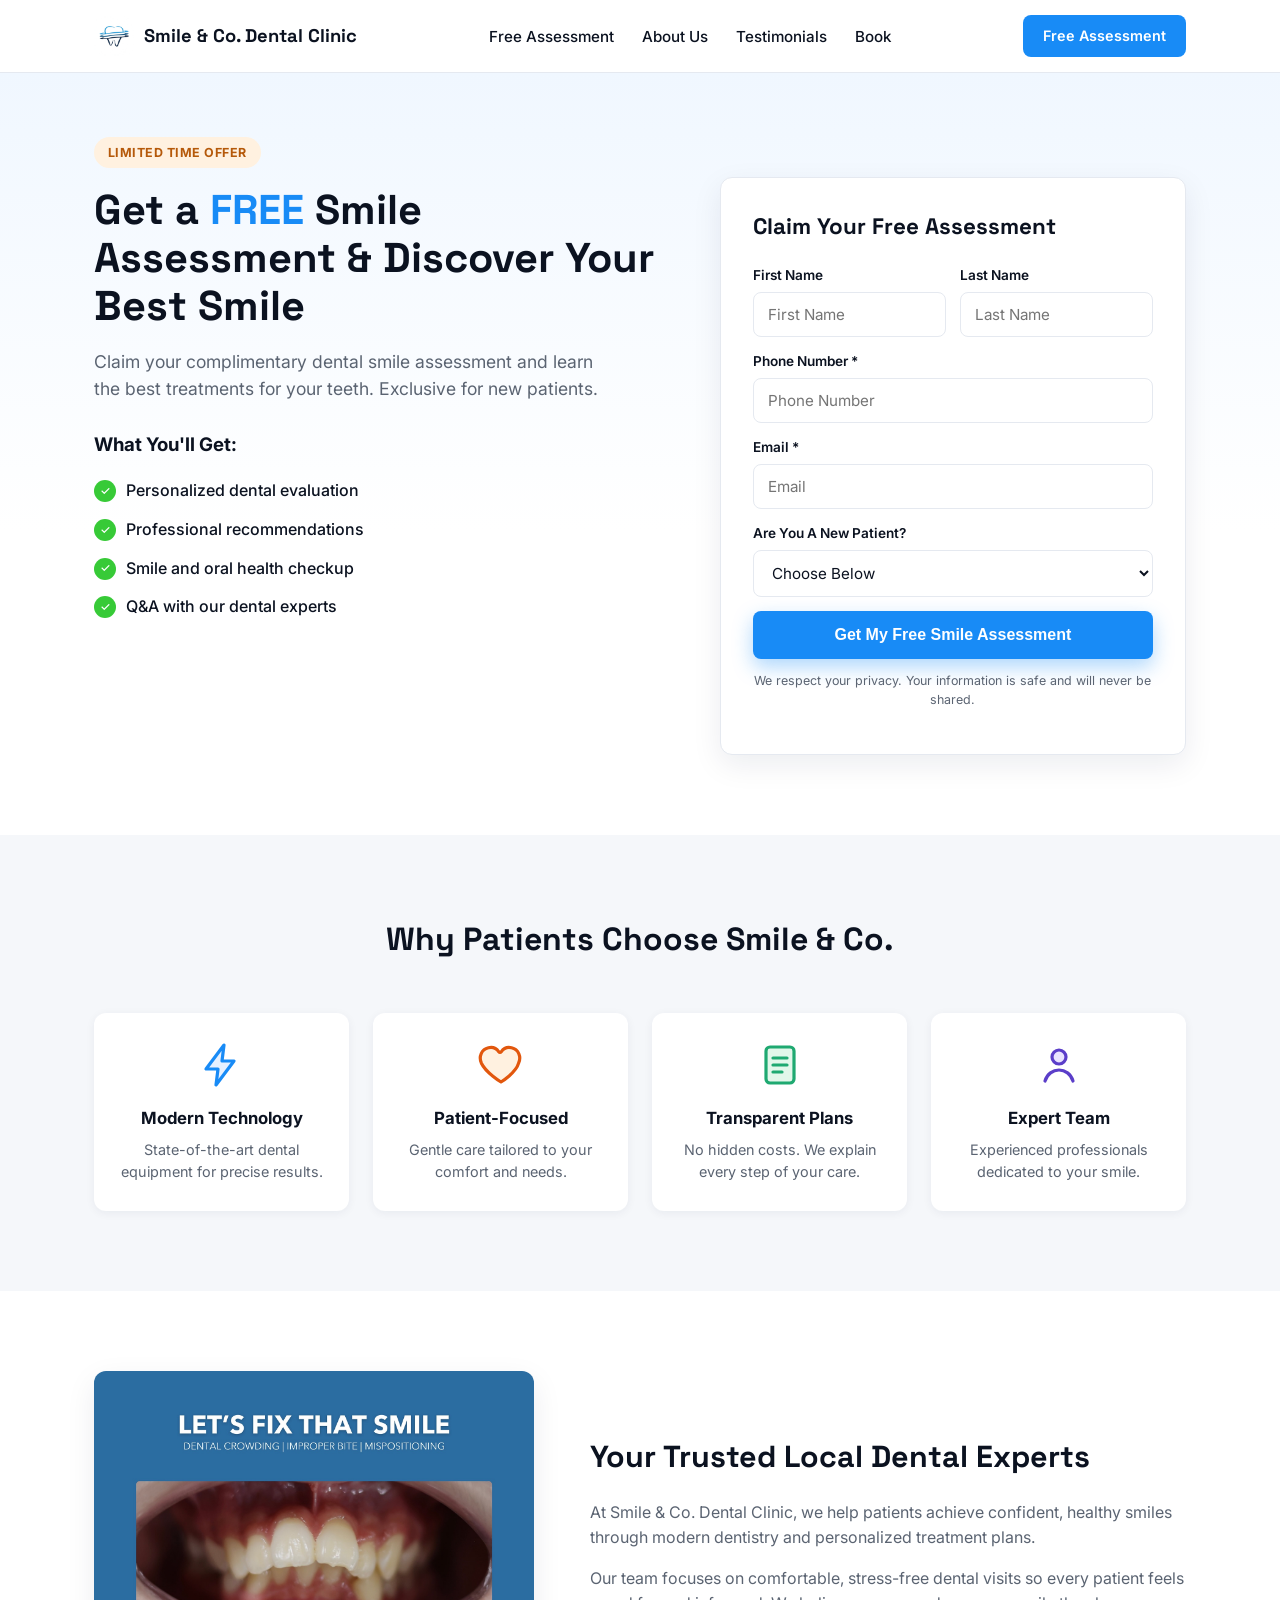
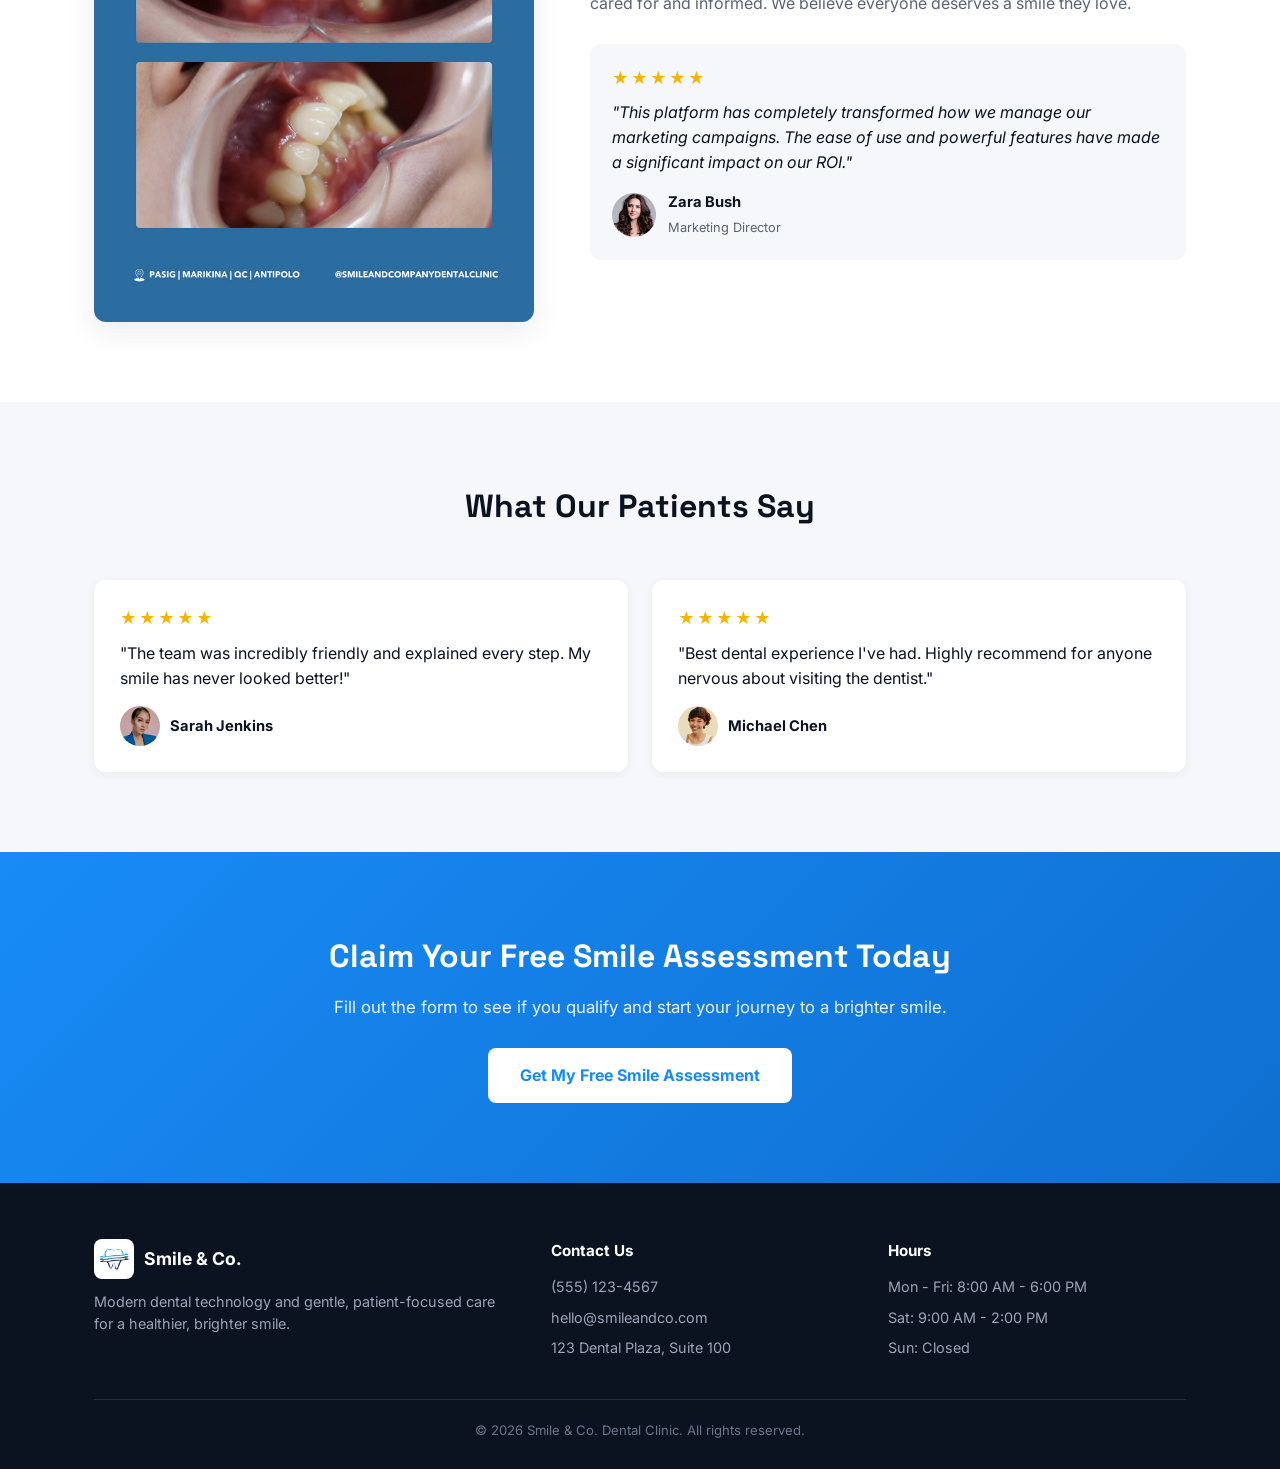
==== commit 48ba7af8: "Remove oversized logo graphic from hero section, use it as the real header/footer/favicon branding" ====
--- a/index.html
+++ b/index.html
@@ -7,7 +7,7 @@
 <meta name="description" content="Claim your complimentary dental smile assessment and learn the best treatments for your teeth. Exclusive for new patients." />
 <meta name="robots" content="index, follow" />
 <link rel="canonical" href="https://lead.scdc.mkteruel.com/" />
-<link rel="icon" type="image/svg+xml" href="assets/favicon.svg" />
+<link rel="icon" type="image/jpeg" href="assets/img/hero.jpg" />
 
 <!-- Open Graph / Facebook -->
 <meta property="og:type" content="website" />
@@ -87,7 +87,7 @@
 
 <header class="site-header">
   <div class="container">
-    <div class="brand"><img src="assets/favicon.svg" class="brand-mark" alt="" />Smile &amp; Co. Dental Clinic</div>
+    <div class="brand"><img src="assets/img/hero.jpg" class="brand-mark" alt="" />Smile &amp; Co. Dental Clinic</div>
     <nav>
       <ul class="nav-links">
         <li><a href="#assessment">Free Assessment</a></li>
@@ -113,9 +113,6 @@
         <li>Smile and oral health checkup</li>
         <li>Q&amp;A with our dental experts</li>
       </ul>
-      <div class="hero-image">
-        <img src="assets/img/hero.jpg" alt="Smile & Co. Dental Clinic" />
-      </div>
     </div>
 
     <div class="form-card">
@@ -253,7 +250,7 @@
   <div class="container">
     <div class="footer-grid">
       <div>
-        <h3 class="footer-brand"><img src="assets/favicon.svg" class="brand-mark" alt="" />Smile &amp; Co.</h3>
+        <h3 class="footer-brand"><img src="assets/img/hero.jpg" class="brand-mark" alt="" />Smile &amp; Co.</h3>
         <p>Modern dental technology and gentle, patient-focused care for a healthier, brighter smile.</p>
       </div>
       <div>
--- a/styles.css
+++ b/styles.css
@@ -63,10 +63,11 @@
 }
 
 .brand-mark {
-  width: 30px;
-  height: 30px;
+  width: 40px;
+  height: 40px;
   flex-shrink: 0;
   border-radius: 8px;
+  object-fit: cover;
 }
 
 .nav-links {
@@ -192,12 +193,6 @@
   align-items: center;
   justify-content: center;
   margin-top: 2px;
-}
-
-.hero-image {
-  border-radius: var(--radius);
-  overflow: hidden;
-  box-shadow: var(--shadow);
 }
 
 /* Form card */
